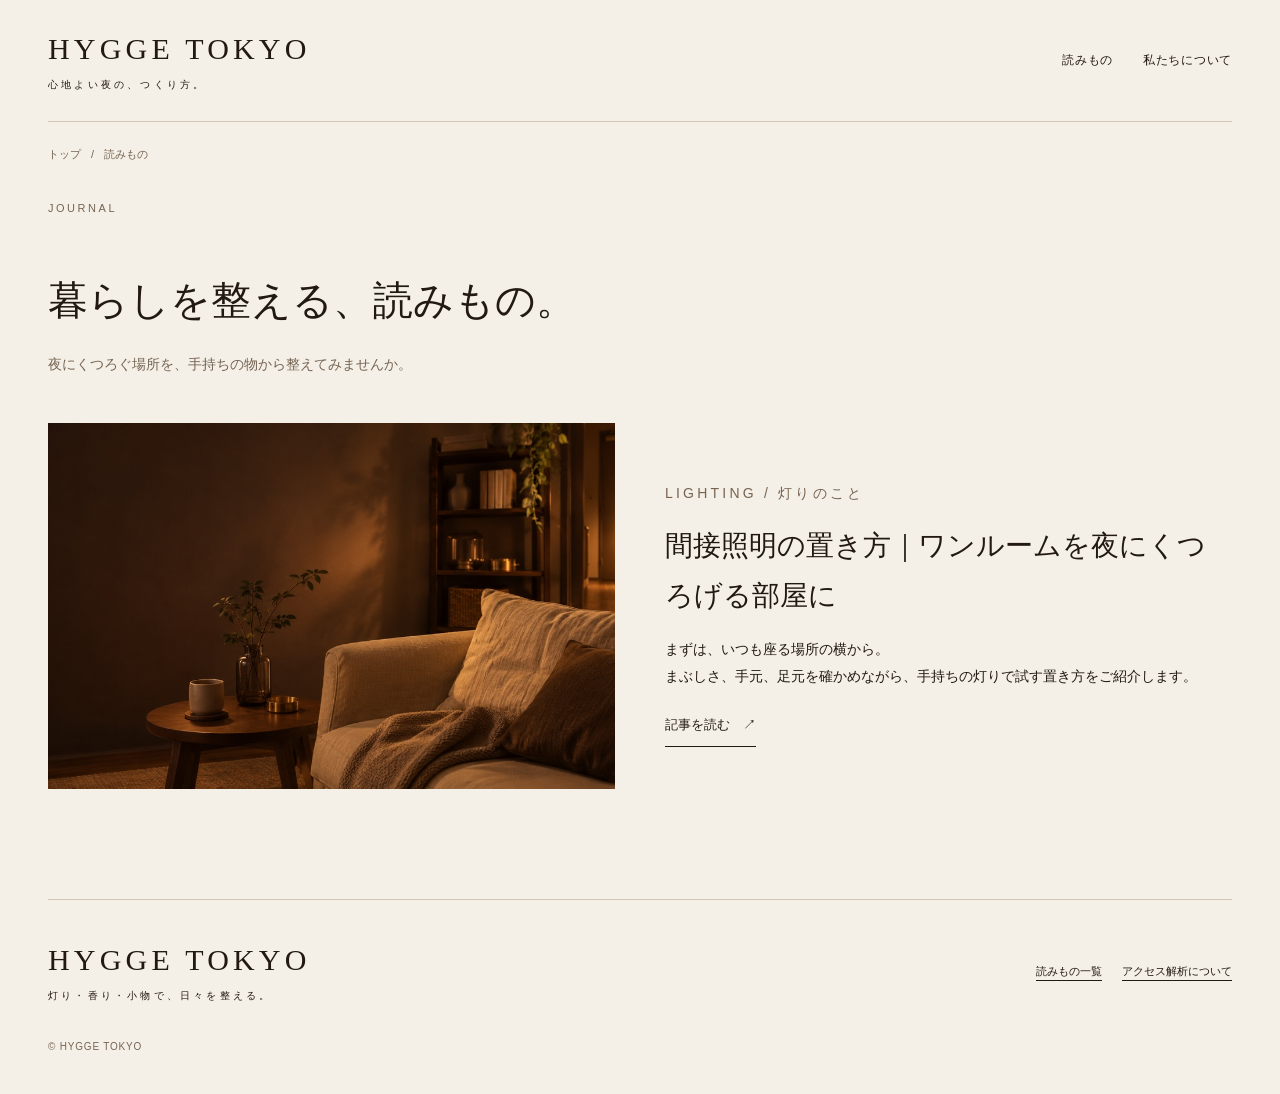
==== columns/index.html @ 8bb9ad4c "Publish first HYGGE TOKYO column and static site" ====
<!doctype html><html lang="ja" data-published="true"><head><meta charset="utf-8"><meta name="viewport" content="width=device-width,initial-scale=1"><title>読みもの一覧｜HYGGE TOKYO</title><meta name="description" content="灯りの置き方から、心地よい部屋のつくり方を紹介するHYGGE TOKYOのコラム一覧です。"><meta name="robots" content="index,follow,max-image-preview:large"><link rel="canonical" href="https://hyggetokyo.com/columns/"><meta property="og:locale" content="ja_JP"><meta property="og:site_name" content="HYGGE TOKYO"><meta property="og:type" content="website"><meta property="og:title" content="読みもの一覧｜HYGGE TOKYO"><meta property="og:description" content="灯りの置き方から、心地よい部屋のつくり方を紹介するHYGGE TOKYOのコラム一覧です。"><meta property="og:url" content="https://hyggetokyo.com/columns/"><meta property="og:image" content="https://hyggetokyo.com/assets/images/quiet-room.jpg"><meta property="og:image:width" content="1200"><meta property="og:image:height" content="630"><meta property="og:image:alt" content="暖かな灯りがソファと壁に届く夜の部屋のイメージ"><meta name="twitter:card" content="summary_large_image"><meta name="theme-color" content="#17110d"><meta name="ga4-measurement-id" content="G-KZ3FVX6G32"><link rel="stylesheet" href="../assets/style.css"><script defer src="../assets/analytics.js"></script><script type="application/ld+json">{"@context": "https://schema.org", "@graph": [{"@type": "BreadcrumbList", "itemListElement": [{"@type": "ListItem", "position": 1, "name": "トップ", "item": "https://hyggetokyo.com/"}, {"@type": "ListItem", "position": 2, "name": "読みもの", "item": "https://hyggetokyo.com/columns/"}]}]}</script></head><body><a class="skip" href="#main">本文へ移動</a><header class="site-header wrap"><a class="brand" href="../"><strong>HYGGE TOKYO</strong><span>心地よい夜の、つくり方。</span></a><nav aria-label="メインナビゲーション"><a href="../columns/">読みもの</a><a href="../#about">私たちについて</a></nav></header><main id="main" class="wrap"><nav class="breadcrumb" aria-label="パンくず"><a href="../">トップ</a><span aria-hidden="true">/</span><span aria-current="page">読みもの</span></nav><p class="eyebrow">JOURNAL</p><h1 class="list-heading">暮らしを整える、読みもの。</h1><p class="subcopy">夜にくつろぐ場所を、手持ちの物から整えてみませんか。</p><div class="feature-row"><a href="../columns/one-room-lighting/" aria-label="間接照明の置き方｜ワンルームを夜にくつろげる部屋に"><img src="../assets/images/quiet-room.jpg" width="1200" height="630" alt="暖かな光がソファ横に届く夜のワンルーム" loading="lazy"></a><div><p class="eyebrow">LIGHTING / 灯りのこと</p><h2><a href="../columns/one-room-lighting/">間接照明の置き方｜ワンルームを夜にくつろげる部屋に</a></h2><p>まずは、いつも座る場所の横から。<br>まぶしさ、手元、足元を確かめながら、手持ちの灯りで試す置き方をご紹介します。</p><a class="read-link" href="../columns/one-room-lighting/">記事を読む　↗</a></div></div></main><footer class="site-footer wrap"><div class="footer-top"><a class="brand" href="../"><strong>HYGGE TOKYO</strong><span>灯り・香り・小物で、日々を整える。</span></a><nav aria-label="フッター"><a href="../columns/">読みもの一覧</a><a href="../privacy/">アクセス解析について</a></nav></div><p class="copyright">© HYGGE TOKYO</p></footer></body></html>
---- assets/style.css ----
:root{--ink:#221913;--muted:#766453;--cream:#ede3d3;--paper:#f5f0e7;--brass:#d6a860;--night:#17110d;--line:#d4c5b2;--serif:'Yu Mincho','Hiragino Mincho ProN',serif;--sans:-apple-system,BlinkMacSystemFont,'Hiragino Kaku Gothic ProN','Yu Gothic',sans-serif}*{box-sizing:border-box}html{scroll-behavior:smooth;scroll-padding-top:36px}body{margin:0;background:var(--paper);color:var(--ink);font:16px/1.95 var(--sans);-webkit-font-smoothing:antialiased}a{color:inherit;text-underline-offset:5px}a:hover{color:#875a20}img{display:block;max-width:100%;height:auto}button,a{touch-action:manipulation}a:focus-visible,button:focus-visible,summary:focus-visible{outline:3px solid #a66c22;outline-offset:6px}.wrap{width:min(1220px,calc(100% - 96px));margin:auto}.skip{position:absolute;left:16px;top:-100px;background:var(--paper);z-index:20;padding:12px}.skip:focus{top:8px}.preview-note{background:#3b2b20;color:#f4e7cb;text-align:center;font-size:12px;letter-spacing:.08em;padding:8px 20px}.site-header{height:122px;display:flex;align-items:center;justify-content:space-between;border-bottom:1px solid var(--line)}.brand{text-decoration:none;display:flex;flex-direction:column;line-height:1.2}.brand strong{font-family:var(--serif);font-weight:400;font-size:30px;letter-spacing:.14em}.brand span{font-size:10px;letter-spacing:.32em;margin-top:12px}.site-header nav{display:flex;gap:30px;font-size:12px;letter-spacing:.06em}.site-header nav a{text-decoration:none}.eyebrow{font-size:11px;letter-spacing:.23em;text-transform:uppercase;color:var(--muted)}.home-intro{display:grid;grid-template-columns:1.25fr 1fr;gap:60px;align-items:end;padding:78px 0 45px}.home-intro h1{font-family:var(--serif);font-weight:400;font-size:clamp(36px,4vw,58px);line-height:1.65;letter-spacing:.07em;margin:20px 0 0}.home-intro p{font-size:14px;line-height:2.2;margin:0 0 10px;max-width:430px}.hero{margin:0;position:relative;background:var(--night)}.hero img{width:100%;aspect-ratio:1200/630;object-fit:cover}.hero figcaption{position:absolute;bottom:20px;right:24px;color:#eddfcb;font-size:10px;letter-spacing:.1em;background:#17110d77;padding:2px 8px}.section-label{display:flex;justify-content:space-between;align-items:center;border-bottom:1px solid var(--line);margin:75px 0 30px;padding-bottom:16px}.section-label h2{font-size:14px;font-weight:500;margin:0;letter-spacing:.15em}.section-label span{font:italic 21px var(--serif);color:var(--muted)}.feature-row{display:grid;grid-template-columns:1fr 1fr;gap:50px;align-items:center;padding-bottom:45px}.feature-row img{aspect-ratio:1.55;object-fit:cover}.feature-row h2,.feature-row h3{font:400 28px/1.8 var(--serif);margin:14px 0}.feature-row h2 a,.feature-row h3 a{text-decoration:none}.feature-row p{font-size:14px}.read-link{display:inline-block;text-decoration:none;border-bottom:1px solid var(--ink);padding:8px 0;font-size:13px}.topics{display:flex;flex-wrap:wrap;gap:12px 24px;padding-bottom:64px;font-size:13px}.topics span{color:var(--muted)}.manifesto{background:var(--night);color:var(--cream);display:grid;grid-template-columns:1fr 1.3fr;margin-top:20px}.manifesto img{width:100%;height:100%;object-fit:cover}.manifesto .copy{padding:60px}.manifesto h2{font:400 27px/1.9 var(--serif)}.manifesto p{font-size:14px;color:#d7c7b2}.buttons{display:flex;flex-wrap:wrap;gap:12px;margin-top:24px}.button{display:inline-block;text-decoration:none;border:1px solid currentColor;padding:12px 22px;font-size:12px;line-height:1.7;letter-spacing:.04em}.button.gold{color:var(--night);background:var(--brass);border-color:var(--brass)}.button:hover{background:#d6a86022}.button.gold:hover{background:#e4b978}.breadcrumb{font-size:11px;color:var(--muted);display:flex;gap:10px;flex-wrap:wrap;padding:22px 0}.breadcrumb a{text-decoration:none}.article-heading{max-width:900px;margin:48px auto 38px}.article-heading h1{font:400 clamp(28px,3.1vw,43px)/1.65 var(--serif);letter-spacing:.025em;margin:18px 0 24px}.article-heading .date{font-size:11px;color:var(--muted)}.article-grid{display:grid;grid-template-columns:220px minmax(0,740px);gap:70px;justify-content:center;margin-top:64px}.toc{font-size:12px}.toc .sticky{position:sticky;top:32px}.toc h2{font-size:11px;font-weight:500;letter-spacing:.16em}.toc ol{padding-left:20px}.toc li{margin:16px 0;padding-left:4px}.toc a{text-decoration:none;color:var(--muted)}.article-body{min-width:0;line-height:2.05;font-size:15px}.article-body>p{margin:0 0 25px}.article-body .lead{font-size:18px;font-family:var(--serif);line-height:2.05}.article-body h2{font:500 28px/1.65 var(--serif);letter-spacing:.02em;border-top:1px solid var(--line);margin:65px 0 22px;padding-top:34px}.article-body h3{font-size:17px;font-weight:600;margin:35px 0 16px}.article-body strong{font-weight:600}.article-body ul{padding-left:1.4em;margin:22px 0}.article-body li{padding-left:.2em;margin:10px 0}.article-body figure{margin:30px 0}.article-body figcaption{font-size:11px;line-height:1.7;color:var(--muted);margin-top:9px}.article-body figure img{width:100%;border:1px solid var(--line)}.table-wrap{overflow:auto;margin:24px 0}table{width:100%;border-collapse:collapse;font-size:13px;line-height:1.9}th,td{text-align:left;vertical-align:top;padding:15px;border-bottom:1px solid var(--line);min-width:100px}th{background:#e9dfd0;font-weight:500}td{background:#f0e9de}.pending{font-size:12px;border-left:2px solid #b37a37;background:#eee1cc;padding:8px 12px;line-height:1.7}.product-strip{display:grid;grid-template-columns:repeat(3,1fr);gap:12px}.product-strip img{aspect-ratio:1;object-fit:contain;background:#eee}.product-strip small{font-size:10px;display:block;line-height:1.7;margin-top:8px}.product-section{margin-top:90px;padding-top:32px;border-top:1px solid var(--line)}.product-section>h2{font:400 27px var(--serif)}.product-section>p{font-size:12px;color:var(--muted)}.products{display:grid;grid-template-columns:repeat(3,1fr);gap:28px;margin-top:32px}.product img{aspect-ratio:1;object-fit:contain;background:#e9e4dc;width:100%}.product h3{font-size:14px;font-weight:500;margin:17px 0 5px}.product .price{font-size:15px;margin:0 0 14px}.product .button{width:100%;text-align:center}.editor{display:grid;grid-template-columns:260px 1fr;gap:45px;padding:55px 0;margin:55px 0 0;border-top:1px solid var(--line)}.editor img{height:100%;width:100%;object-fit:cover}.editor h2{font-size:19px;font-family:var(--serif);font-weight:500}.editor p{font-size:14px;max-width:640px}.site-footer{padding:42px 0 28px;margin-top:65px;border-top:1px solid var(--line)}.footer-top{display:flex;justify-content:space-between;align-items:center}.footer-top nav{display:flex;gap:20px;font-size:11px}.copyright{font-size:10px;color:var(--muted);margin-top:35px;letter-spacing:.08em}.list-heading{font:400 40px/1.8 var(--serif);margin:45px 0 10px}.subcopy{font-size:14px;color:var(--muted);margin-bottom:45px}.privacy{max-width:740px;margin:60px auto}.privacy h1{font:400 32px var(--serif)}.privacy h2{font-size:19px;margin-top:36px}.privacy p{font-size:14px}.checklist input{accent-color:#846332}.image-note{font-size:11px;color:var(--muted)}@media(max-width:960px){.wrap{width:calc(100% - 48px)}.article-grid{grid-template-columns:1fr;gap:24px;max-width:740px;margin-inline:auto}.toc .sticky{position:static}.toc{border:1px solid var(--line);padding:15px 20px}.toc ol{columns:2;margin:10px 0}.toc li{margin:8px 0;break-inside:avoid}.home-intro{gap:32px}.manifesto .copy{padding:35px}.editor{grid-template-columns:180px 1fr;gap:25px}}@media(max-width:600px){body{font-size:15px}.wrap{width:calc(100% - 36px)}.site-header{height:98px}.brand strong{font-size:23px}.brand span{font-size:8px;letter-spacing:.23em}.site-header nav{gap:16px;font-size:11px}.site-header nav a:last-child{display:none}.home-intro{display:block;padding:42px 0 28px}.home-intro h1{font-size:36px;margin:14px 0 22px}.home-intro p{font-size:13px}.hero img{aspect-ratio:1.15;object-position:65% center}.hero figcaption{bottom:9px;right:9px;font-size:8px}.section-label{margin-top:46px}.feature-row{grid-template-columns:1fr;gap:20px}.feature-row h2,.feature-row h3{font-size:24px}.topics{gap:12px 20px;padding-bottom:25px}.manifesto{grid-template-columns:1fr}.manifesto img{max-height:260px}.manifesto .copy{padding:28px}.manifesto h2{font-size:24px}.article-heading{margin-top:22px}.article-heading h1{font-size:28px;line-height:1.75}.article-grid{margin-top:32px}.toc ol{columns:1}.article-body{font-size:15px}.article-body .lead{font-size:17px}.article-body h2{font-size:24px;margin-top:48px;padding-top:26px}.article-body h3{font-size:16px}.article-body figure{margin:24px -4px}.products{grid-template-columns:1fr;gap:40px}.product{display:grid;grid-template-columns:130px 1fr;gap:0 18px;align-items:start}.product img{grid-row:1/4}.product h3{margin:0 0 10px}.product .button{padding:10px 8px}.product-strip{gap:7px}.product-strip small{font-size:9px}.editor{grid-template-columns:1fr;padding-top:35px}.editor img{height:200px}.editor h2{font-size:18px}.footer-top{display:block}.footer-top nav{margin-top:25px}.list-heading{font-size:32px}th,td{padding:11px;min-width:110px}.preview-note{font-size:10px;line-height:1.6}}
@media(prefers-reduced-motion:reduce){html{scroll-behavior:auto}}
.diagram-scroll{overflow-x:auto}.mobile-diagram-hint{display:none}@media(max-width:600px){.diagram-scroll img{min-width:650px}.mobile-diagram-hint{display:inline}}
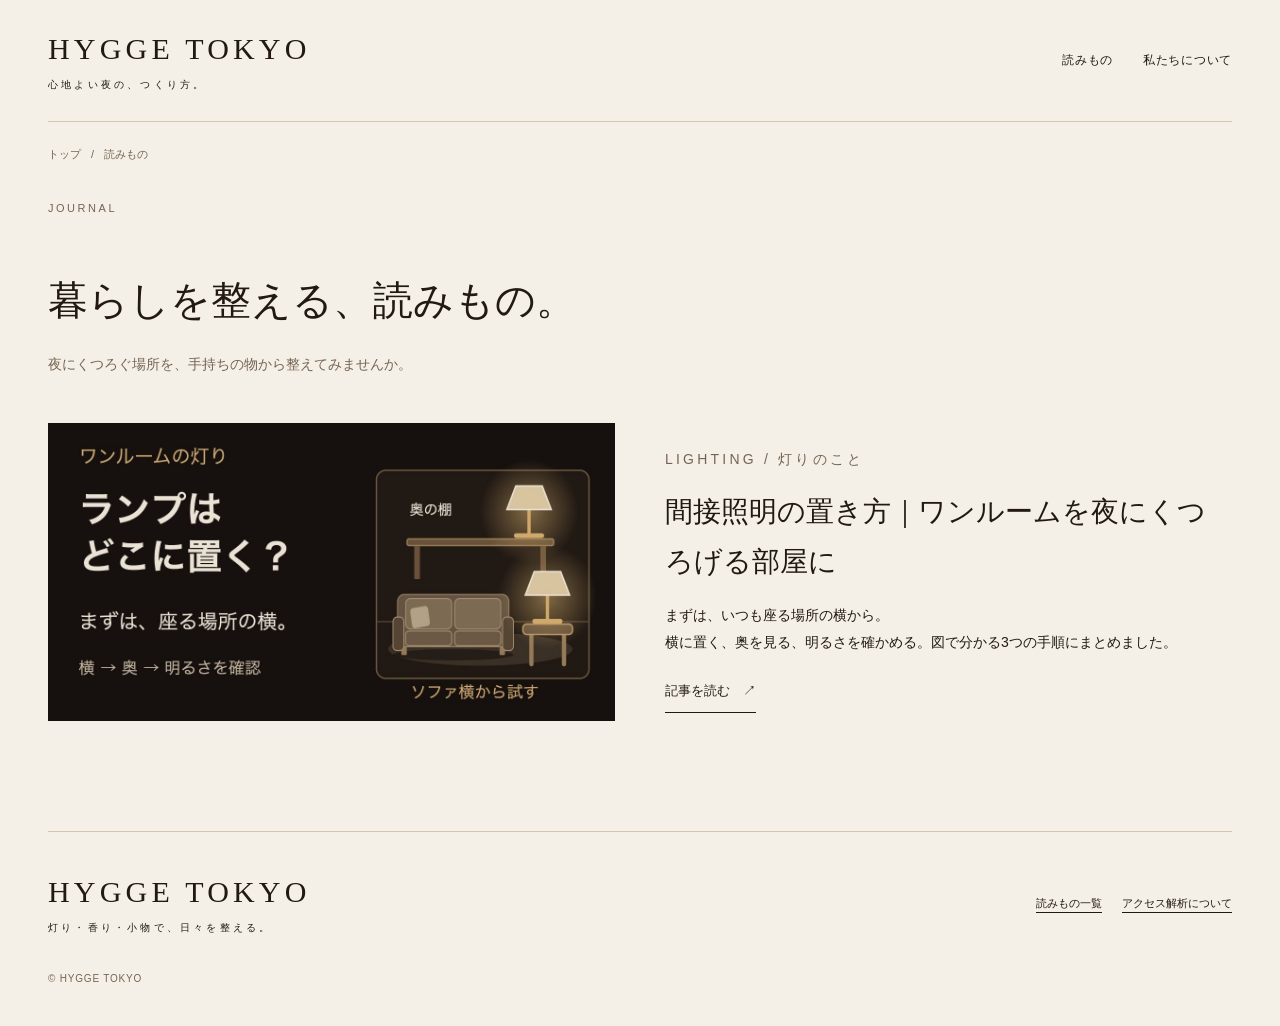
==== commit 5e0f8927: "Update lighting article and diagrams" ====
--- a/columns/index.html
+++ b/columns/index.html
@@ -1 +1 @@
-<!doctype html><html lang="ja" data-published="true"><head><meta charset="utf-8"><meta name="viewport" content="width=device-width,initial-scale=1"><title>読みもの一覧｜HYGGE TOKYO</title><meta name="description" content="灯りの置き方から、心地よい部屋のつくり方を紹介するHYGGE TOKYOのコラム一覧です。"><meta name="robots" content="index,follow,max-image-preview:large"><link rel="canonical" href="https://hyggetokyo.com/columns/"><meta property="og:locale" content="ja_JP"><meta property="og:site_name" content="HYGGE TOKYO"><meta property="og:type" content="website"><meta property="og:title" content="読みもの一覧｜HYGGE TOKYO"><meta property="og:description" content="灯りの置き方から、心地よい部屋のつくり方を紹介するHYGGE TOKYOのコラム一覧です。"><meta property="og:url" content="https://hyggetokyo.com/columns/"><meta property="og:image" content="https://hyggetokyo.com/assets/images/quiet-room.jpg"><meta property="og:image:width" content="1200"><meta property="og:image:height" content="630"><meta property="og:image:alt" content="暖かな灯りがソファと壁に届く夜の部屋のイメージ"><meta name="twitter:card" content="summary_large_image"><meta name="theme-color" content="#17110d"><meta name="ga4-measurement-id" content="G-KZ3FVX6G32"><link rel="stylesheet" href="../assets/style.css"><script defer src="../assets/analytics.js"></script><script type="application/ld+json">{"@context": "https://schema.org", "@graph": [{"@type": "BreadcrumbList", "itemListElement": [{"@type": "ListItem", "position": 1, "name": "トップ", "item": "https://hyggetokyo.com/"}, {"@type": "ListItem", "position": 2, "name": "読みもの", "item": "https://hyggetokyo.com/columns/"}]}]}</script></head><body><a class="skip" href="#main">本文へ移動</a><header class="site-header wrap"><a class="brand" href="../"><strong>HYGGE TOKYO</strong><span>心地よい夜の、つくり方。</span></a><nav aria-label="メインナビゲーション"><a href="../columns/">読みもの</a><a href="../#about">私たちについて</a></nav></header><main id="main" class="wrap"><nav class="breadcrumb" aria-label="パンくず"><a href="../">トップ</a><span aria-hidden="true">/</span><span aria-current="page">読みもの</span></nav><p class="eyebrow">JOURNAL</p><h1 class="list-heading">暮らしを整える、読みもの。</h1><p class="subcopy">夜にくつろぐ場所を、手持ちの物から整えてみませんか。</p><div class="feature-row"><a href="../columns/one-room-lighting/" aria-label="間接照明の置き方｜ワンルームを夜にくつろげる部屋に"><img src="../assets/images/quiet-room.jpg" width="1200" height="630" alt="暖かな光がソファ横に届く夜のワンルーム" loading="lazy"></a><div><p class="eyebrow">LIGHTING / 灯りのこと</p><h2><a href="../columns/one-room-lighting/">間接照明の置き方｜ワンルームを夜にくつろげる部屋に</a></h2><p>まずは、いつも座る場所の横から。<br>まぶしさ、手元、足元を確かめながら、手持ちの灯りで試す置き方をご紹介します。</p><a class="read-link" href="../columns/one-room-lighting/">記事を読む　↗</a></div></div></main><footer class="site-footer wrap"><div class="footer-top"><a class="brand" href="../"><strong>HYGGE TOKYO</strong><span>灯り・香り・小物で、日々を整える。</span></a><nav aria-label="フッター"><a href="../columns/">読みもの一覧</a><a href="../privacy/">アクセス解析について</a></nav></div><p class="copyright">© HYGGE TOKYO</p></footer></body></html>+<!doctype html><html lang="ja" data-published="true"><head><meta charset="utf-8"><meta name="viewport" content="width=device-width,initial-scale=1"><title>読みもの一覧｜HYGGE TOKYO</title><meta name="description" content="灯りの置き方から、心地よい部屋のつくり方を紹介するHYGGE TOKYOのコラム一覧です。"><meta name="robots" content="index,follow,max-image-preview:large"><link rel="canonical" href="https://hyggetokyo.com/columns/"><meta property="og:locale" content="ja_JP"><meta property="og:site_name" content="HYGGE TOKYO"><meta property="og:type" content="website"><meta property="og:title" content="読みもの一覧｜HYGGE TOKYO"><meta property="og:description" content="灯りの置き方から、心地よい部屋のつくり方を紹介するHYGGE TOKYOのコラム一覧です。"><meta property="og:url" content="https://hyggetokyo.com/columns/"><meta property="og:image" content="https://hyggetokyo.com/assets/images/lighting-thumbnail.jpg"><meta property="og:image:width" content="1200"><meta property="og:image:height" content="630"><meta property="og:image:alt" content="ランプはどこに置く？座る場所の横から試す配置図"><meta name="twitter:card" content="summary_large_image"><meta name="theme-color" content="#17110d"><meta name="ga4-measurement-id" content="G-KZ3FVX6G32"><link rel="stylesheet" href="../assets/style.css"><script defer src="../assets/analytics.js"></script><script type="application/ld+json">{"@context": "https://schema.org", "@graph": [{"@type": "BreadcrumbList", "itemListElement": [{"@type": "ListItem", "position": 1, "name": "トップ", "item": "https://hyggetokyo.com/"}, {"@type": "ListItem", "position": 2, "name": "読みもの", "item": "https://hyggetokyo.com/columns/"}]}]}</script></head><body><a class="skip" href="#main">本文へ移動</a><header class="site-header wrap"><a class="brand" href="../"><strong>HYGGE TOKYO</strong><span>心地よい夜の、つくり方。</span></a><nav aria-label="メインナビゲーション"><a href="../columns/">読みもの</a><a href="../#about">私たちについて</a></nav></header><main id="main" class="wrap"><nav class="breadcrumb" aria-label="パンくず"><a href="../">トップ</a><span aria-hidden="true">/</span><span aria-current="page">読みもの</span></nav><p class="eyebrow">JOURNAL</p><h1 class="list-heading">暮らしを整える、読みもの。</h1><p class="subcopy">夜にくつろぐ場所を、手持ちの物から整えてみませんか。</p><div class="feature-row"><a href="../columns/one-room-lighting/" aria-label="間接照明の置き方｜ワンルームを夜にくつろげる部屋に"><img src="../assets/images/lighting-thumbnail.jpg" width="1200" height="630" alt="ランプはどこに置く？ソファ横と奥の棚の置き場所を示す図" loading="lazy"></a><div><p class="eyebrow">LIGHTING / 灯りのこと</p><h2><a href="../columns/one-room-lighting/">間接照明の置き方｜ワンルームを夜にくつろげる部屋に</a></h2><p>まずは、いつも座る場所の横から。<br>横に置く、奥を見る、明るさを確かめる。図で分かる3つの手順にまとめました。</p><a class="read-link" href="../columns/one-room-lighting/">記事を読む　↗</a></div></div></main><footer class="site-footer wrap"><div class="footer-top"><a class="brand" href="../"><strong>HYGGE TOKYO</strong><span>灯り・香り・小物で、日々を整える。</span></a><nav aria-label="フッター"><a href="../columns/">読みもの一覧</a><a href="../privacy/">アクセス解析について</a></nav></div><p class="copyright">© HYGGE TOKYO</p></footer></body></html>
--- a/assets/style.css
+++ b/assets/style.css
@@ -1,3 +1,3 @@
 :root{--ink:#221913;--muted:#766453;--cream:#ede3d3;--paper:#f5f0e7;--brass:#d6a860;--night:#17110d;--line:#d4c5b2;--serif:'Yu Mincho','Hiragino Mincho ProN',serif;--sans:-apple-system,BlinkMacSystemFont,'Hiragino Kaku Gothic ProN','Yu Gothic',sans-serif}*{box-sizing:border-box}html{scroll-behavior:smooth;scroll-padding-top:36px}body{margin:0;background:var(--paper);color:var(--ink);font:16px/1.95 var(--sans);-webkit-font-smoothing:antialiased}a{color:inherit;text-underline-offset:5px}a:hover{color:#875a20}img{display:block;max-width:100%;height:auto}button,a{touch-action:manipulation}a:focus-visible,button:focus-visible,summary:focus-visible{outline:3px solid #a66c22;outline-offset:6px}.wrap{width:min(1220px,calc(100% - 96px));margin:auto}.skip{position:absolute;left:16px;top:-100px;background:var(--paper);z-index:20;padding:12px}.skip:focus{top:8px}.preview-note{background:#3b2b20;color:#f4e7cb;text-align:center;font-size:12px;letter-spacing:.08em;padding:8px 20px}.site-header{height:122px;display:flex;align-items:center;justify-content:space-between;border-bottom:1px solid var(--line)}.brand{text-decoration:none;display:flex;flex-direction:column;line-height:1.2}.brand strong{font-family:var(--serif);font-weight:400;font-size:30px;letter-spacing:.14em}.brand span{font-size:10px;letter-spacing:.32em;margin-top:12px}.site-header nav{display:flex;gap:30px;font-size:12px;letter-spacing:.06em}.site-header nav a{text-decoration:none}.eyebrow{font-size:11px;letter-spacing:.23em;text-transform:uppercase;color:var(--muted)}.home-intro{display:grid;grid-template-columns:1.25fr 1fr;gap:60px;align-items:end;padding:78px 0 45px}.home-intro h1{font-family:var(--serif);font-weight:400;font-size:clamp(36px,4vw,58px);line-height:1.65;letter-spacing:.07em;margin:20px 0 0}.home-intro p{font-size:14px;line-height:2.2;margin:0 0 10px;max-width:430px}.hero{margin:0;position:relative;background:var(--night)}.hero img{width:100%;aspect-ratio:1200/630;object-fit:cover}.hero figcaption{position:absolute;bottom:20px;right:24px;color:#eddfcb;font-size:10px;letter-spacing:.1em;background:#17110d77;padding:2px 8px}.section-label{display:flex;justify-content:space-between;align-items:center;border-bottom:1px solid var(--line);margin:75px 0 30px;padding-bottom:16px}.section-label h2{font-size:14px;font-weight:500;margin:0;letter-spacing:.15em}.section-label span{font:italic 21px var(--serif);color:var(--muted)}.feature-row{display:grid;grid-template-columns:1fr 1fr;gap:50px;align-items:center;padding-bottom:45px}.feature-row img{aspect-ratio:1.55;object-fit:cover}.feature-row h2,.feature-row h3{font:400 28px/1.8 var(--serif);margin:14px 0}.feature-row h2 a,.feature-row h3 a{text-decoration:none}.feature-row p{font-size:14px}.read-link{display:inline-block;text-decoration:none;border-bottom:1px solid var(--ink);padding:8px 0;font-size:13px}.topics{display:flex;flex-wrap:wrap;gap:12px 24px;padding-bottom:64px;font-size:13px}.topics span{color:var(--muted)}.manifesto{background:var(--night);color:var(--cream);display:grid;grid-template-columns:1fr 1.3fr;margin-top:20px}.manifesto img{width:100%;height:100%;object-fit:cover}.manifesto .copy{padding:60px}.manifesto h2{font:400 27px/1.9 var(--serif)}.manifesto p{font-size:14px;color:#d7c7b2}.buttons{display:flex;flex-wrap:wrap;gap:12px;margin-top:24px}.button{display:inline-block;text-decoration:none;border:1px solid currentColor;padding:12px 22px;font-size:12px;line-height:1.7;letter-spacing:.04em}.button.gold{color:var(--night);background:var(--brass);border-color:var(--brass)}.button:hover{background:#d6a86022}.button.gold:hover{background:#e4b978}.breadcrumb{font-size:11px;color:var(--muted);display:flex;gap:10px;flex-wrap:wrap;padding:22px 0}.breadcrumb a{text-decoration:none}.article-heading{max-width:900px;margin:48px auto 38px}.article-heading h1{font:400 clamp(28px,3.1vw,43px)/1.65 var(--serif);letter-spacing:.025em;margin:18px 0 24px}.article-heading .date{font-size:11px;color:var(--muted)}.article-grid{display:grid;grid-template-columns:220px minmax(0,740px);gap:70px;justify-content:center;margin-top:64px}.toc{font-size:12px}.toc .sticky{position:sticky;top:32px}.toc h2{font-size:11px;font-weight:500;letter-spacing:.16em}.toc ol{padding-left:20px}.toc li{margin:16px 0;padding-left:4px}.toc a{text-decoration:none;color:var(--muted)}.article-body{min-width:0;line-height:2.05;font-size:15px}.article-body>p{margin:0 0 25px}.article-body .lead{font-size:18px;font-family:var(--serif);line-height:2.05}.article-body h2{font:500 28px/1.65 var(--serif);letter-spacing:.02em;border-top:1px solid var(--line);margin:65px 0 22px;padding-top:34px}.article-body h3{font-size:17px;font-weight:600;margin:35px 0 16px}.article-body strong{font-weight:600}.article-body ul{padding-left:1.4em;margin:22px 0}.article-body li{padding-left:.2em;margin:10px 0}.article-body figure{margin:30px 0}.article-body figcaption{font-size:11px;line-height:1.7;color:var(--muted);margin-top:9px}.article-body figure img{width:100%;border:1px solid var(--line)}.table-wrap{overflow:auto;margin:24px 0}table{width:100%;border-collapse:collapse;font-size:13px;line-height:1.9}th,td{text-align:left;vertical-align:top;padding:15px;border-bottom:1px solid var(--line);min-width:100px}th{background:#e9dfd0;font-weight:500}td{background:#f0e9de}.pending{font-size:12px;border-left:2px solid #b37a37;background:#eee1cc;padding:8px 12px;line-height:1.7}.product-strip{display:grid;grid-template-columns:repeat(3,1fr);gap:12px}.product-strip img{aspect-ratio:1;object-fit:contain;background:#eee}.product-strip small{font-size:10px;display:block;line-height:1.7;margin-top:8px}.product-section{margin-top:90px;padding-top:32px;border-top:1px solid var(--line)}.product-section>h2{font:400 27px var(--serif)}.product-section>p{font-size:12px;color:var(--muted)}.products{display:grid;grid-template-columns:repeat(3,1fr);gap:28px;margin-top:32px}.product img{aspect-ratio:1;object-fit:contain;background:#e9e4dc;width:100%}.product h3{font-size:14px;font-weight:500;margin:17px 0 5px}.product .price{font-size:15px;margin:0 0 14px}.product .button{width:100%;text-align:center}.editor{display:grid;grid-template-columns:260px 1fr;gap:45px;padding:55px 0;margin:55px 0 0;border-top:1px solid var(--line)}.editor img{height:100%;width:100%;object-fit:cover}.editor h2{font-size:19px;font-family:var(--serif);font-weight:500}.editor p{font-size:14px;max-width:640px}.site-footer{padding:42px 0 28px;margin-top:65px;border-top:1px solid var(--line)}.footer-top{display:flex;justify-content:space-between;align-items:center}.footer-top nav{display:flex;gap:20px;font-size:11px}.copyright{font-size:10px;color:var(--muted);margin-top:35px;letter-spacing:.08em}.list-heading{font:400 40px/1.8 var(--serif);margin:45px 0 10px}.subcopy{font-size:14px;color:var(--muted);margin-bottom:45px}.privacy{max-width:740px;margin:60px auto}.privacy h1{font:400 32px var(--serif)}.privacy h2{font-size:19px;margin-top:36px}.privacy p{font-size:14px}.checklist input{accent-color:#846332}.image-note{font-size:11px;color:var(--muted)}@media(max-width:960px){.wrap{width:calc(100% - 48px)}.article-grid{grid-template-columns:1fr;gap:24px;max-width:740px;margin-inline:auto}.toc .sticky{position:static}.toc{border:1px solid var(--line);padding:15px 20px}.toc ol{columns:2;margin:10px 0}.toc li{margin:8px 0;break-inside:avoid}.home-intro{gap:32px}.manifesto .copy{padding:35px}.editor{grid-template-columns:180px 1fr;gap:25px}}@media(max-width:600px){body{font-size:15px}.wrap{width:calc(100% - 36px)}.site-header{height:98px}.brand strong{font-size:23px}.brand span{font-size:8px;letter-spacing:.23em}.site-header nav{gap:16px;font-size:11px}.site-header nav a:last-child{display:none}.home-intro{display:block;padding:42px 0 28px}.home-intro h1{font-size:36px;margin:14px 0 22px}.home-intro p{font-size:13px}.hero img{aspect-ratio:1.15;object-position:65% center}.hero figcaption{bottom:9px;right:9px;font-size:8px}.section-label{margin-top:46px}.feature-row{grid-template-columns:1fr;gap:20px}.feature-row h2,.feature-row h3{font-size:24px}.topics{gap:12px 20px;padding-bottom:25px}.manifesto{grid-template-columns:1fr}.manifesto img{max-height:260px}.manifesto .copy{padding:28px}.manifesto h2{font-size:24px}.article-heading{margin-top:22px}.article-heading h1{font-size:28px;line-height:1.75}.article-grid{margin-top:32px}.toc ol{columns:1}.article-body{font-size:15px}.article-body .lead{font-size:17px}.article-body h2{font-size:24px;margin-top:48px;padding-top:26px}.article-body h3{font-size:16px}.article-body figure{margin:24px -4px}.products{grid-template-columns:1fr;gap:40px}.product{display:grid;grid-template-columns:130px 1fr;gap:0 18px;align-items:start}.product img{grid-row:1/4}.product h3{margin:0 0 10px}.product .button{padding:10px 8px}.product-strip{gap:7px}.product-strip small{font-size:9px}.editor{grid-template-columns:1fr;padding-top:35px}.editor img{height:200px}.editor h2{font-size:18px}.footer-top{display:block}.footer-top nav{margin-top:25px}.list-heading{font-size:32px}th,td{padding:11px;min-width:110px}.preview-note{font-size:10px;line-height:1.6}}
 @media(prefers-reduced-motion:reduce){html{scroll-behavior:auto}}
-.diagram-scroll{overflow-x:auto}.mobile-diagram-hint{display:none}@media(max-width:600px){.diagram-scroll img{min-width:650px}.mobile-diagram-hint{display:inline}}
+.diagram-scroll{overflow:visible}.diagram-scroll img{width:100%;height:auto}.mobile-diagram-hint{display:none}.feature-row img,.article-hero img{aspect-ratio:1200/630;object-fit:contain}.article-body h2{margin-top:48px}.article-body figure img{border:0}
